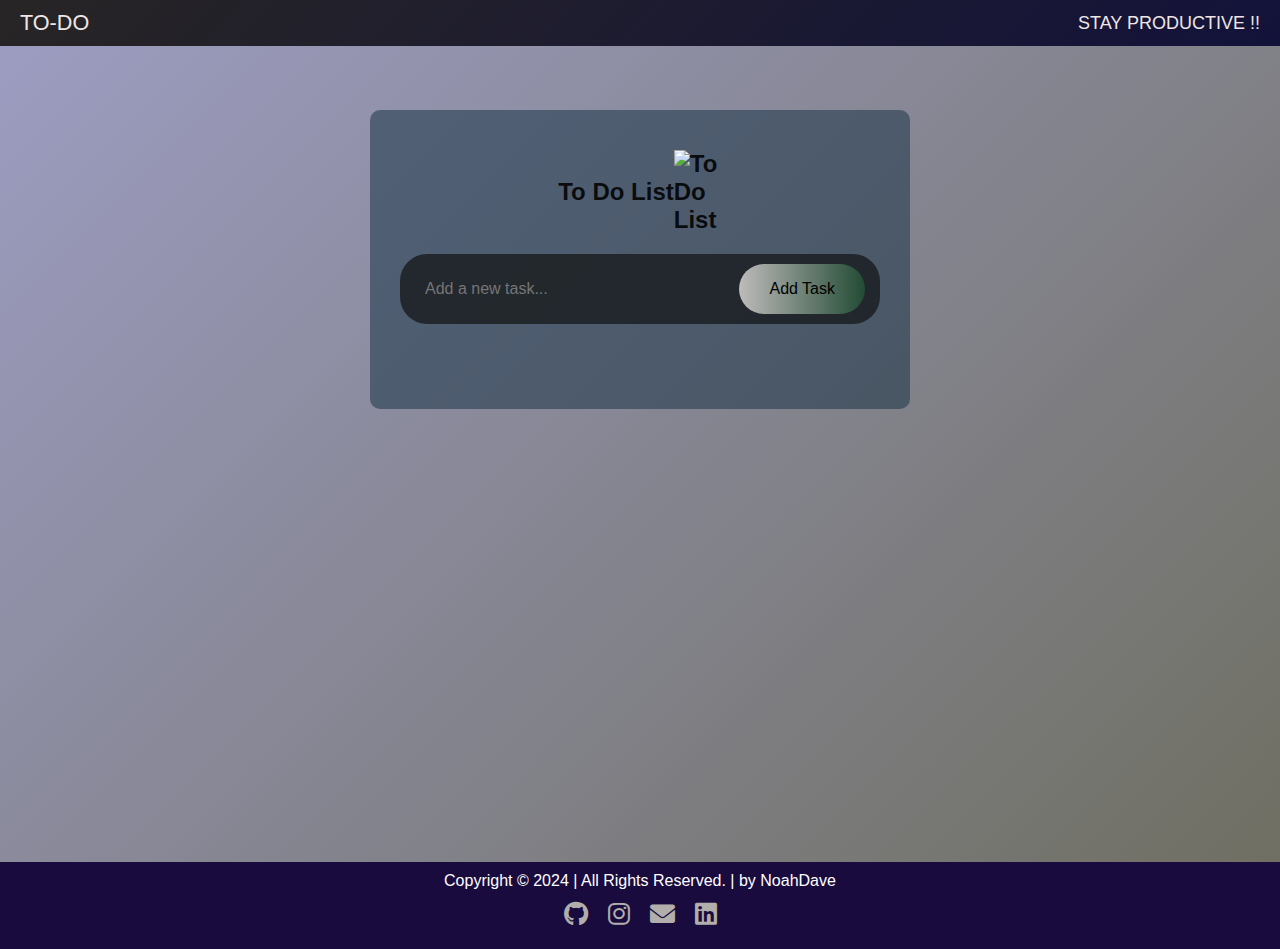
==== Index.html @ 583fe639 "Readme file edit" ====
<!DOCTYPE html>
<html lang="en">
<head>
    <meta charset="UTF-8">
    <meta name="viewport" content="width=device-width, initial-scale=1.0">
    <title>To-Do List</title>
    <link rel="stylesheet" href="/Styles/styles.css">
    <link rel="stylesheet" href="https://cdnjs.cloudflare.com/ajax/libs/font-awesome/6.0.0-beta3/css/all.min.css">
    <link rel="stylesheet" href="https://cdnjs.cloudflare.com/ajax/libs/font-awesome/6.5.1/css/all.min.css" integrity="sha512-DTOQO9RWCH3ppGqcWaEA1BIZOC6xxalwEsw9c2QQeAIftl+Vegovlnee1c9QX4TctnWMn13TZye+giMm8e2LwA==" crossorigin="anonymous" referrerpolicy="no-referrer" />
</head>
<body> 
    <!-- navigation bar -->
    <nav class="navbar">
        <span class="welcome-msg">To-Do</span>
        <span> Stay productive !! </span>
    </nav>
     <!-- main container -->
    <div class="container">
        <div class="app">

            <h2>To Do List<img src="Assets/ToDo-List.jpg" alt="To Do List"></h2>
            <div class="input-container">
                <input type="text" id="task-input" placeholder="Add a new task...">
                <button class="btn" id="add-task-button" onclick="addTask()">Add Task</button>
            </div>

            <ul id="list"></ul>
        </div>
    </div>
    <!-- footer -->
    <footer>
        <p>Copyright &copy; 2024 | All Rights Reserved. | by NoahDave </p>
        <div class="socialicons">
            <a href="https://github.com/DavisNoah02"><i class="fab fa-github"></i></a>
            <a href="https:"><i class="fab fa-instagram"></i></a>
            <a href="mail to:noahdavemunene@gmail.com"><i class="fa fa-envelope"></i></a>
            <a href=" https://www.linkedin.com/in/noah-dave-339111235/"><i class="fab fa-linkedin"></i></a>
        </div> 
    </footer>
    <button id="scrollTop" title="Go to top"><i class="fas fa-chevron-up"></i></button>
    <script src="/To-Do_JS/To-do.js"></script>
</body>
</html>
---- Styles/styles.css ----
/* styles.css */
* {
    margin: 0;
    padding: 0;
    font-family: Arial, Helvetica, sans-serif;
    box-sizing: border-box;
}

body {
    display: flex;
    flex-direction: column;
    min-height: 100vh;
}

.navbar {
    display: flex;
    justify-content: space-between;
    align-items: center;
    font-size: large;
    text-transform: uppercase;
    font-family: Georgia, 'Times New Roman', Times, serif;
    padding: 10px 20px;
    background: linear-gradient(135deg, #272525, #13123a);
    color: rgb(239, 230, 230);
    position: relative;
    width: 100%;
    top: 10;
    left: 10;
    position:fixed;
}

.welcome-msg {
    font-size: larger;
}

.container {
    width: 100;
    min-height: calc(100vh - 38px);
    background: linear-gradient(135deg, #9d9dc3, #6f6f63);
    padding: 10px;
}

.app h2 img {
    max-width: 10%;
}

.app {
    width: 100%;
    max-width: 540px;
    background: #16314486;
    margin: 100px auto 20px;
    padding: 40px 30px 70px;
    border-radius: 10px;
}

.app h2 {
    color: #030405e9;
    display: flex;
    justify-content: center;
    align-items: center;
    margin-bottom: 20px;
}

.input-container {
    display: flex;
    align-items: center;
    justify-content: space-between;
    background:#1f2327e9;
    border-radius: 3dvh;
    padding: 10px 15px;
    margin-bottom: 15px;
}

input {
    flex: 1;
    border: none;
    outline: none;
    background: transparent;
    padding: 10px;
    font-weight: 18px;
    font-size: medium;
    color: rgb(255, 255, 255);
}

.btn {
    border: none;
    outline: none;
    padding: 16px 30px;
    transition: transform 1.2s;
    font-size: 16px;
    cursor: pointer;
    border-radius: 30px;
    background: linear-gradient(to right, #bebbbb, #224b34);
}

.btn:hover, .btn:focus, .btn:active {
    -webkit-transform: scale(1.1);
    transform: scale(1.1);
    transition: 1s;
}

ul li {
    list-style: none;
    font-size: 17px;
    /* user-select: none; */
    cursor: pointer;
    padding: 12px 8px 12px 50px;
    position: relative;
    background:rgb(156, 149, 149);
    margin-bottom: 5px;
    border-radius: 15px;
    display: flex;
    align-items: center;
    color: rgb(19, 14, 14);
    justify-content: space-between;
}

ul li:hover {
    background: rgb(199, 196, 196);
}

ul li::before {
    content: '';
    position: absolute;
    height: 28px;
    width: 28px;
    border-radius: 50%;
    background-image: url(Assets/icons8-unchecked-checkbox-48.png);
    background-size: cover;
    background-position: center;
    top: 12px;
    left: 8px;
}

ul li.checked {
    text-decoration: line-through;
    background: linear-gradient(to right, #60605d, #3a3638);
}

ul li.checked::before {
    background-image: url(Assets/icons8-checked-checkbox-48.png);
}

ul li span {
    position: absolute;
    right: 0;
    top: 5px;
    width: 40px;
    height: 40px;
    font-size: 27px;
    color: #db4141;
    line-height: 40px;
    text-align: center;
}

ul li span:hover {
    background: #2d0b18;
    border-radius: 70%;
}

ul li .edit {
    position: absolute;
    right: 50px;
    top: 5px;
    width: 40px;
    height: 40px;
    font-size: 22px;
    color: #141667;
    line-height: 40px;
    text-align: center;
}

ul li .edit:hover {
    background: #6e69d3;
    border-radius: 50%;
}

footer {
    padding-top: 20px;
    text-align: center;
    margin-top: auto;
    padding: 10px 0;
    background: #190b3e;
    color: white;
}

footer a {
    color: #b1aeab;
    text-decoration: none;
}
.socialicons {
    display: flex;
    justify-content: center;
}
.socialicons a {
    text-decoration: none;
    font-size: 25px;
    padding: 5px;
    margin: 5px;  
}
.socialicons a :hover{
    text-decoration: underline;
}
#scrollTop {
    display: none;
    position: fixed;
    bottom: 20px;
    right: 10px;
    width: 40px;
    height: 46px;
    z-index: 99;
    font-size: 26px;
    border: none;
    outline: none;
    background-color: rgb(101, 79, 79);
    color: rgb(255, 255, 255);
    cursor: pointer;
    border-radius: 30%;
    transition: 1s;
}

#scrollTop:hover {
    background-color: rgb(32, 99, 14);
}

/* Media Queries */
@media (max-width: 768px) {
    .navbar {
        flex-direction: column;
        align-items: flex-start;
        position: relative;
    }

    .app {
        margin: 50px 20px;
        padding: 20px 15px 35px;
    }

    .input-container {
        flex-direction: column;
        align-items: stretch;
    }

    input {
        margin-bottom: 20px;
    }

    .btn:hover, .btn:focus, .btn:active {
        -webkit-transform: scale(0.9);
        transform: scale(0.9);
        transition: 1s;
    }
      ul li {
        flex-direction: row;
        align-items: center;
        padding: 12px 8px;
        justify-content: space-around;
    }

    ul li::before {
        position: static;
        margin-right: 10px;
    }

    ul li span, ul li .edit {
        position: static;
        margin-top: 0;
        font-size: 15px;
        margin-left: 10px;
        justify-content: auto;
    }

    ul li span {
        order: 2;
        font-size:25px ;
    }

    ul li .edit {
        order: 2;
        font-size:20px ;
    }

    footer {
        padding: 10px;
    }

    .socialicons {
        display: block;
        padding: 10px;
    }

    .socialicons a {
        margin: 10px 0;
    }
}

@media (max-width: 480px) {
    .navbar {
        font-size: medium;
    }

    .app {
        margin: 20px 10px;
        padding: 10px 10px 20px;
    }

    .btn {
        padding: 8px 16px;
        font-size: 14px;
        transition: transform 1s;
    }
    ul li {
        font-size: 15px;
        flex-direction: row;
        align-items: center;
        padding: 10px 8px;
        justify-content:space-around;
    }

    ul li::before {
        position: relative;
        margin-right: 10px;
    }

    footer {
        font-size: 14px;
    }

    .socialicons a i {
        font-size: em;
    }
}
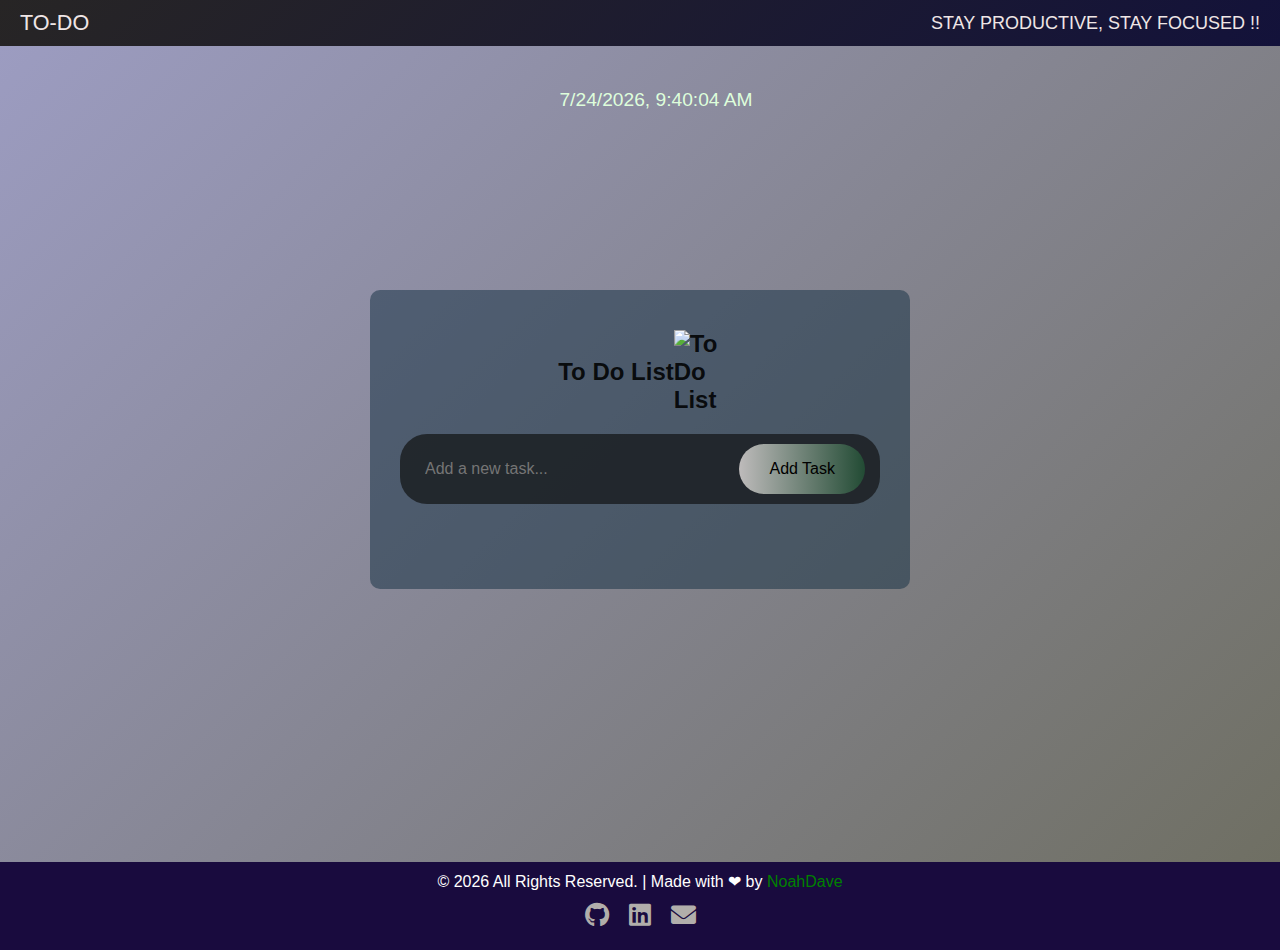
==== commit 27bccdd3: "datetime, localstoarge &footer change" ====
--- a/Index.html
+++ b/Index.html
@@ -7,15 +7,24 @@
     <link rel="stylesheet" href="/Styles/styles.css">
     <link rel="stylesheet" href="https://cdnjs.cloudflare.com/ajax/libs/font-awesome/6.0.0-beta3/css/all.min.css">
     <link rel="stylesheet" href="https://cdnjs.cloudflare.com/ajax/libs/font-awesome/6.5.1/css/all.min.css" integrity="sha512-DTOQO9RWCH3ppGqcWaEA1BIZOC6xxalwEsw9c2QQeAIftl+Vegovlnee1c9QX4TctnWMn13TZye+giMm8e2LwA==" crossorigin="anonymous" referrerpolicy="no-referrer" />
+
+    
 </head>
 <body> 
     <!-- navigation bar -->
     <nav class="navbar">
         <span class="welcome-msg">To-Do</span>
-        <span> Stay productive !! </span>
+        <span> Stay productive, Stay focused !! </span>
     </nav>
+ 
+    
+
      <!-- main container -->
     <div class="container">
+        <div id="datetime">
+            <button class="date-button" title="Current Date and Time"> <span></span> </button>
+            <script src="To-Do_JS/datetme.js"></script>
+        </div>
         <div class="app">
 
             <h2>To Do List<img src="Assets/ToDo-List.jpg" alt="To Do List"></h2>
@@ -27,16 +36,24 @@
             <ul id="list"></ul>
         </div>
     </div>
-    <!-- footer -->
+
+
+   <!-- footer -->
     <footer>
-        <p>Copyright &copy; 2024 | All Rights Reserved. | by NoahDave </p>
+        <p class="copyright">
+            &copy; <span id="current-year"></span> All Rights Reserved. 
+            <span class="footer-links">
+                | Made with &#10084; by 
+                <a href="https://github.com/DavisNoah02" style="color: green;">NoahDave</a> 
+            </span>
+        </p>
         <div class="socialicons">
-            <a href="https://github.com/DavisNoah02"><i class="fab fa-github"></i></a>
-            <a href="https:"><i class="fab fa-instagram"></i></a>
-            <a href="mail to:noahdavemunene@gmail.com"><i class="fa fa-envelope"></i></a>
-            <a href=" https://www.linkedin.com/in/noah-dave-339111235/"><i class="fab fa-linkedin"></i></a>
+            <a href="https://github.com/DavisNoah02" target="_blank" rel="noopener noreferrer"><i class="fab fa-github"></i></a>
+            <a href="https://www.linkedin.com/in/noah-dave-339111235/" target="_blank" rel="noopener noreferrer"><i class="fab fa-linkedin"></i></a>
+            <a href="mailto:noahdavemunene@gmail.com" target="_blank" rel="noopener noreferrer"><i class="fa fa-envelope"></i></a>
         </div> 
     </footer>
+    <!-- scroll to top -->
     <button id="scrollTop" title="Go to top"><i class="fas fa-chevron-up"></i></button>
     <script src="/To-Do_JS/To-do.js"></script>
 </body>
--- a/Styles/styles.css
+++ b/Styles/styles.css
@@ -32,7 +32,31 @@
 .welcome-msg {
     font-size: larger;
 }
-
+#datetime {
+    color: rgb(222, 254, 219) !important;
+    margin: 0 1rem;
+    min-height: 20vh;
+    width: 100%;
+    font-size: 1.2rem;
+    text-align: center;
+    display: flex;
+    justify-content: center;
+    align-items: center;
+    @media (max-width: 768px) {
+        font-size: 1rem;
+    }
+    @media (max-width: 480px) {
+        font-size: 0.9rem;
+    }
+}
+/* #datetime{
+    
+    margin: 0 1rem;
+    padding: 0.5rem ;
+    border: none;
+    border-radius: 50px; 
+    color: greenyellow;
+} */
 .container {
     width: 100;
     min-height: calc(100vh - 38px);
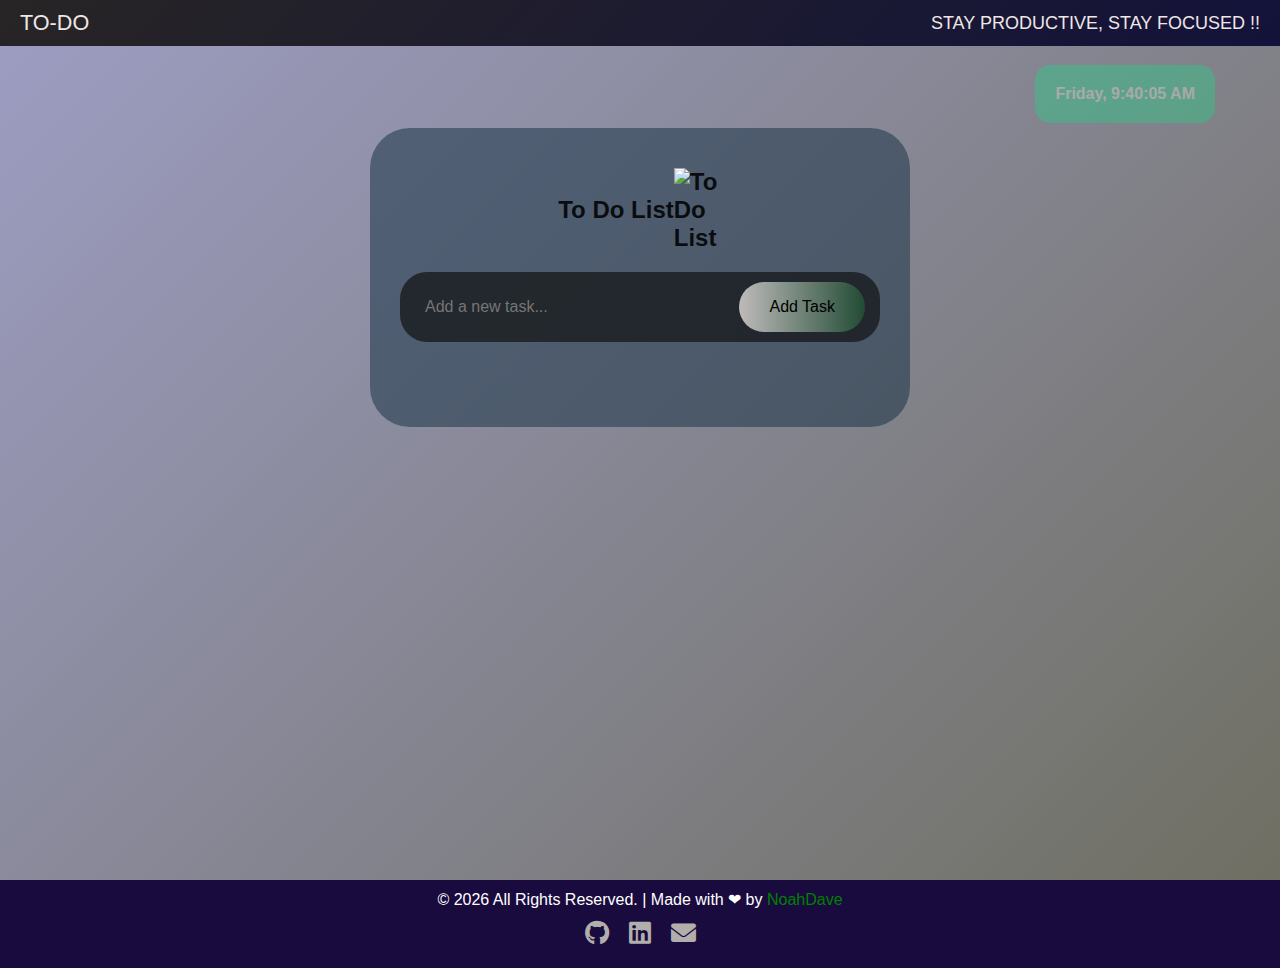
==== commit 253d4043: "Time btn" ====
--- a/Index.html
+++ b/Index.html
@@ -16,15 +16,19 @@
         <span class="welcome-msg">To-Do</span>
         <span> Stay productive, Stay focused !! </span>
     </nav>
- 
+
+  <div>
+    <span id="current-time" data-testid="currentDay"></span>
+    <span id="current-time-utc" data-testid="currentTimeUTC"></span>
+  </div>
     
-
      <!-- main container -->
     <div class="container">
-        <div id="datetime">
+        <!-- <div id="datetime">
             <button class="date-button" title="Current Date and Time"> <span></span> </button>
             <script src="To-Do_JS/datetme.js"></script>
-        </div>
+        </div> -->
+      <script src="To-Do_JS/datetme.js"	></script>
         <div class="app">
 
             <h2>To Do List<img src="Assets/ToDo-List.jpg" alt="To Do List"></h2>
--- a/Styles/styles.css
+++ b/Styles/styles.css
@@ -57,6 +57,41 @@
     border-radius: 50px; 
     color: greenyellow;
 } */
+#current-time {
+    position:fixed;
+    top: 50px; 
+    right: 50px; 
+    background-color: #25cf85;
+    padding: 20px 20px;
+    border-radius: 15px;
+    cursor: pointer;
+    margin: 15px;
+    opacity:calc(40%);
+    z-index: 1000; 
+    transition: all 0.3s ease; 
+}
+#current-time {
+    color: #e2e3d6;
+    font-weight: bold;
+    margin-left: 20px;
+    transition: all .6s;
+}
+#current-time:hover {
+    background-color: #47bc24; 
+    transform: scale(1.1); 
+    opacity:calc(70%);
+}
+
+
+@media (max-width: 768px) {
+    #current-time {
+        top: 10px;
+        right: 10px;
+        padding: 10px 15px;
+        text-align: center; 
+    } 
+
+}
 .container {
     width: 100;
     min-height: calc(100vh - 38px);
@@ -74,7 +109,7 @@
     background: #16314486;
     margin: 100px auto 20px;
     padding: 40px 30px 70px;
-    border-radius: 10px;
+    border-radius: 40px;
 }
 
 .app h2 {
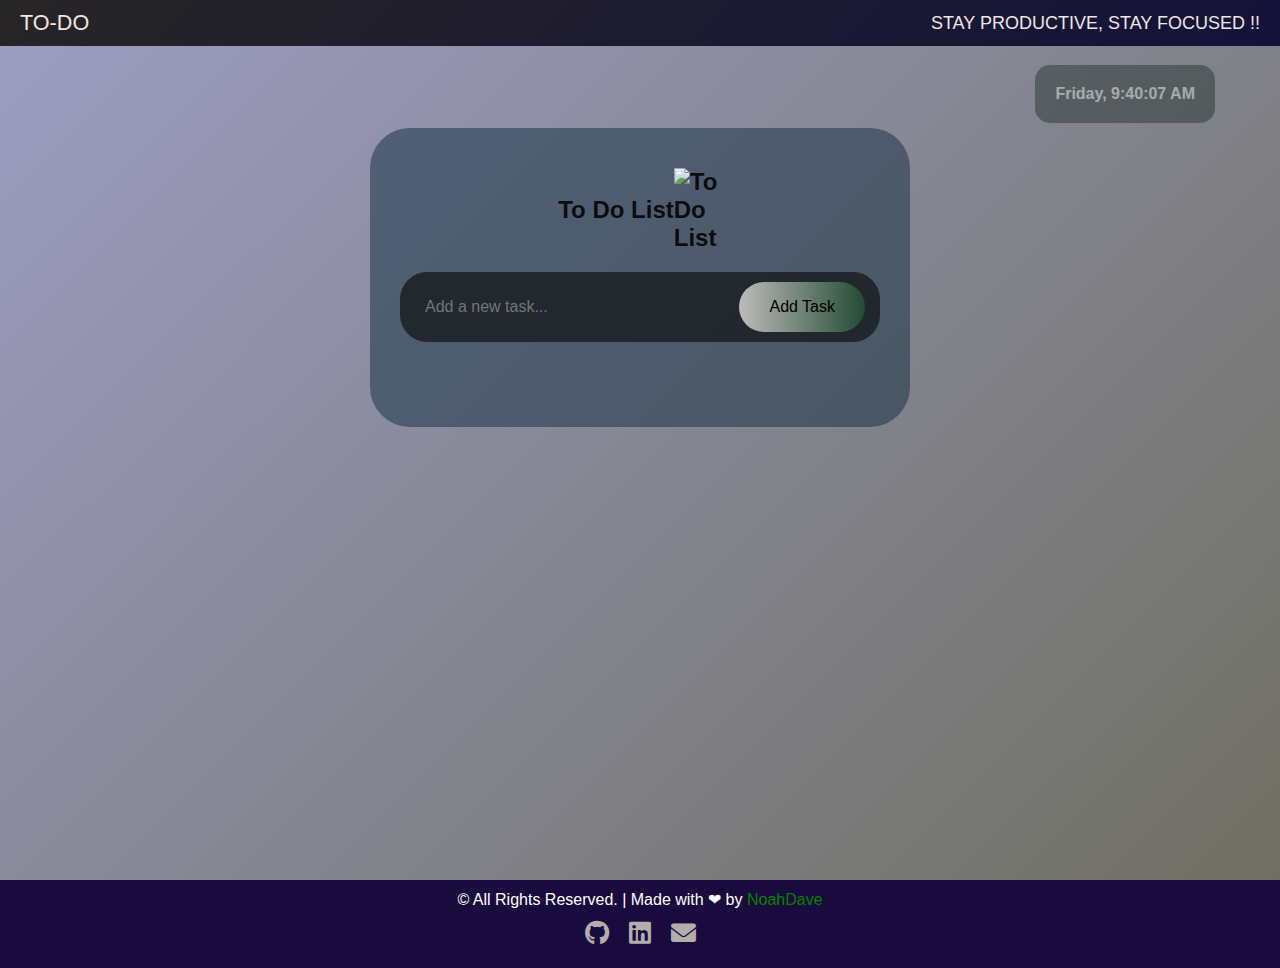
==== commit c7fc0dc6: "LocalStorage issue solved part 1" ====
--- a/Index.html
+++ b/Index.html
@@ -20,6 +20,7 @@
   <div>
     <span id="current-time" data-testid="currentDay"></span>
     <span id="current-time-utc" data-testid="currentTimeUTC"></span>
+    
   </div>
     
      <!-- main container -->
--- a/Styles/styles.css
+++ b/Styles/styles.css
@@ -61,7 +61,7 @@
     position:fixed;
     top: 50px; 
     right: 50px; 
-    background-color: #25cf85;
+    background-color: #11251c;
     padding: 20px 20px;
     border-radius: 15px;
     cursor: pointer;
@@ -77,7 +77,7 @@
     transition: all .6s;
 }
 #current-time:hover {
-    background-color: #47bc24; 
+    background-color: #27216c; 
     transform: scale(1.1); 
     opacity:calc(70%);
 }
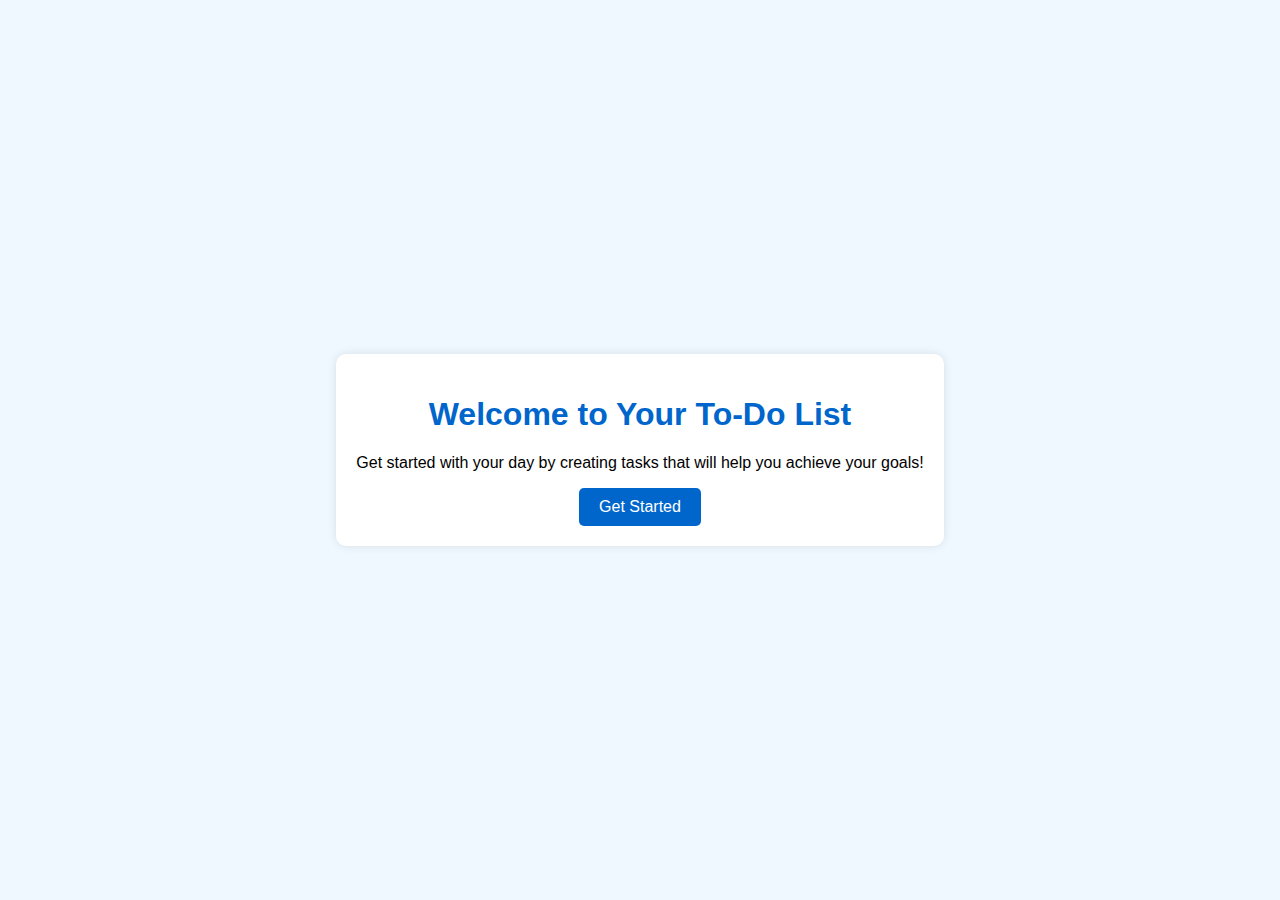
==== commit 073a6b3b: "edits and intro of a Welcome page" ====
--- a/Index.html
+++ b/Index.html
@@ -3,63 +3,53 @@
 <head>
     <meta charset="UTF-8">
     <meta name="viewport" content="width=device-width, initial-scale=1.0">
-    <title>To-Do List</title>
-    <link rel="stylesheet" href="/Styles/styles.css">
-    <link rel="stylesheet" href="https://cdnjs.cloudflare.com/ajax/libs/font-awesome/6.0.0-beta3/css/all.min.css">
-    <link rel="stylesheet" href="https://cdnjs.cloudflare.com/ajax/libs/font-awesome/6.5.1/css/all.min.css" integrity="sha512-DTOQO9RWCH3ppGqcWaEA1BIZOC6xxalwEsw9c2QQeAIftl+Vegovlnee1c9QX4TctnWMn13TZye+giMm8e2LwA==" crossorigin="anonymous" referrerpolicy="no-referrer" />
-
-    
+    <title>Welcome to Your To-Do List</title>
+    <style>
+        body {
+            font-family: Arial, sans-serif;
+            display: flex;
+            justify-content: center;
+            align-items: center;
+            height: 100vh;
+            margin: 0;
+            background-color: #f0f8ff;
+        }
+        .welcome-container {
+            text-align: center;
+            padding: 20px;
+            background-color: white;
+            border-radius: 10px;
+            box-shadow: 0 0 10px rgba(0,0,0,0.1);
+        }
+        h1 {
+            color: #0066cc;
+        }
+        button {
+            background-color: #0066cc;
+            color: white;
+            border: none;
+            padding: 10px 20px;
+            cursor: pointer;
+            font-size: 16px;
+            border-radius: 5px;
+        }
+        button:hover {
+            background-color: #004499;
+        }
+    </style>
 </head>
-<body> 
-    <!-- navigation bar -->
-    <nav class="navbar">
-        <span class="welcome-msg">To-Do</span>
-        <span> Stay productive, Stay focused !! </span>
-    </nav>
-
-  <div>
-    <span id="current-time" data-testid="currentDay"></span>
-    <span id="current-time-utc" data-testid="currentTimeUTC"></span>
-    
-  </div>
-    
-     <!-- main container -->
-    <div class="container">
-        <!-- <div id="datetime">
-            <button class="date-button" title="Current Date and Time"> <span></span> </button>
-            <script src="To-Do_JS/datetme.js"></script>
-        </div> -->
-      <script src="To-Do_JS/datetme.js"	></script>
-        <div class="app">
-
-            <h2>To Do List<img src="Assets/ToDo-List.jpg" alt="To Do List"></h2>
-            <div class="input-container">
-                <input type="text" id="task-input" placeholder="Add a new task...">
-                <button class="btn" id="add-task-button" onclick="addTask()">Add Task</button>
-            </div>
-
-            <ul id="list"></ul>
-        </div>
+<body>
+    <div class="welcome-container">
+        <h1>Welcome to Your To-Do List</h1>
+        <p>Get started with your day by creating tasks that will help you achieve your goals!</p>
+        <button onclick="location.href='todo-list.html'">Get Started</button>
     </div>
 
-
-   <!-- footer -->
-    <footer>
-        <p class="copyright">
-            &copy; <span id="current-year"></span> All Rights Reserved. 
-            <span class="footer-links">
-                | Made with &#10084; by 
-                <a href="https://github.com/DavisNoah02" style="color: green;">NoahDave</a> 
-            </span>
-        </p>
-        <div class="socialicons">
-            <a href="https://github.com/DavisNoah02" target="_blank" rel="noopener noreferrer"><i class="fab fa-github"></i></a>
-            <a href="https://www.linkedin.com/in/noah-dave-339111235/" target="_blank" rel="noopener noreferrer"><i class="fab fa-linkedin"></i></a>
-            <a href="mailto:noahdavemunene@gmail.com" target="_blank" rel="noopener noreferrer"><i class="fa fa-envelope"></i></a>
-        </div> 
-    </footer>
-    <!-- scroll to top -->
-    <button id="scrollTop" title="Go to top"><i class="fas fa-chevron-up"></i></button>
-    <script src="/To-Do_JS/To-do.js"></script>
+    <script>
+        // This script will redirect the user to the To Do list page when the button is clicked
+        document.querySelector('button').addEventListener('click', () => {
+            location.href = 'To-DoList.html';
+        });
+    </script>
 </body>
 </html>
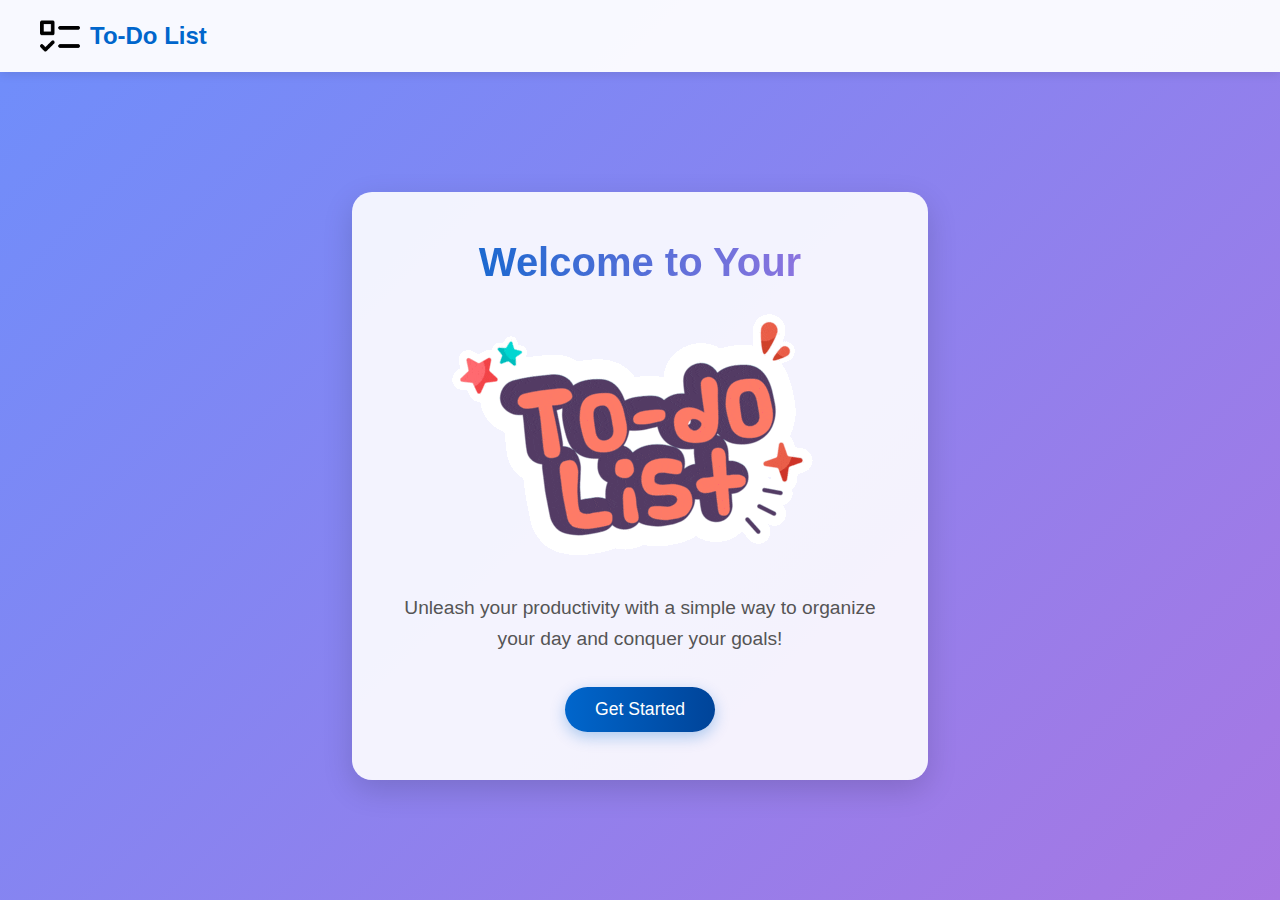
==== commit 17601616: "LocalStorage + Theme + deletetime" ====
--- a/Index.html
+++ b/Index.html
@@ -3,53 +3,149 @@
 <head>
     <meta charset="UTF-8">
     <meta name="viewport" content="width=device-width, initial-scale=1.0">
+    <link rel="shortcut icon" type="image/x-icon" href="/Assets/icons8-checked-checkbox-48.png">
     <title>Welcome to Your To-Do List</title>
     <style>
+        * {
+            margin: 0;
+            padding: 0;
+            box-sizing: border-box;
+        }
+
         body {
-            font-family: Arial, sans-serif;
+            font-family: 'Poppins', sans-serif;
+            min-height: 100vh;
+            background: linear-gradient(135deg, #6e8efb, #a777e3);
             display: flex;
+            flex-direction: column;
+        }
+
+        /* Navigation Bar */
+        nav {
+            background: rgba(255, 255, 255, 0.95);
+            padding: 1rem 2rem;
+            box-shadow: 0 2px 10px rgba(0, 0, 0, 0.1);
+            position: sticky;
+            top: 0;
+            z-index: 1000;
+        }
+
+        .nav-container {
+            max-width: 1200px;
+            margin: 0 auto;
+            display: flex;
+            align-items: center;
+            justify-content: space-between;
+        }
+
+        .logo {
+            display: flex;
+            align-items: center;
+            gap: 10px;
+        }
+
+        .logo img {
+            width: 40px;
+            height: 40px;
+        }
+
+        .logo h2 {
+            color: #0066cc;
+            font-size: 1.5rem;
+            font-weight: 600;
+        }
+
+        /* Welcome Container */
+        .welcome-container {
+            flex-grow: 1;
+            display: flex;
+            flex-direction: column;
             justify-content: center;
             align-items: center;
-            height: 100vh;
-            margin: 0;
-            background-color: #f0f8ff;
+            text-align: center;
+            padding: 2rem;
+            max-width: 600px;
+            margin: 0 auto;
         }
-        .welcome-container {
-            text-align: center;
-            padding: 20px;
-            background-color: white;
-            border-radius: 10px;
-            box-shadow: 0 0 10px rgba(0,0,0,0.1);
+
+        .welcome-card {
+            background: rgba(255, 255, 255, 0.9);
+            padding: 3rem;
+            border-radius: 20px;
+            box-shadow: 0 10px 30px rgba(0, 0, 0, 0.15);
+            transform: translateY(0);
+            transition: transform 0.3s ease;
         }
+
+        .welcome-card:hover {
+            transform: translateY(-10px);
+        }
+
         h1 {
             color: #0066cc;
+            font-size: 2.5rem;
+            margin-bottom: 1rem;
+            background: linear-gradient(to right, #0066cc, #a777e3);
+            -webkit-background-clip: text;
+            background-clip: text;
+            color: transparent;
         }
+
+        p {
+            color: #555;
+            font-size: 1.2rem;
+            margin-bottom: 2rem;
+            line-height: 1.6;
+        }
+
         button {
-            background-color: #0066cc;
+            background: linear-gradient(90deg, #0066cc, #004499);
             color: white;
             border: none;
-            padding: 10px 20px;
+            padding: 12px 30px;
+            font-size: 1.1rem;
+            font-weight: 500;
+            border-radius: 50px;
             cursor: pointer;
-            font-size: 16px;
-            border-radius: 5px;
+            transition: all 0.3s ease;
+            box-shadow: 0 5px 15px rgba(0, 102, 204, 0.3);
         }
+
         button:hover {
-            background-color: #004499;
+            transform: scale(1.05);
+            box-shadow: 0 8px 20px rgba(0, 102, 204, 0.4);
         }
     </style>
 </head>
 <body>
+    <!-- Navigation Bar -->
+    <nav>
+        <div class="nav-container">
+            <div class="logo">
+                <img src="/Assets/checklist.png" alt="To-Do List Logo">
+                <h2>To-Do List</h2>
+            </div>
+        </div>
+    </nav>
+
+    <!-- Welcome Section -->
     <div class="welcome-container">
-        <h1>Welcome to Your To-Do List</h1>
-        <p>Get started with your day by creating tasks that will help you achieve your goals!</p>
-        <button onclick="location.href='todo-list.html'">Get Started</button>
+        <div class="welcome-card">
+            <h1>Welcome to Your    </h1>
+            <img src="/Assets/activeTo-Do.gif" alt="To-Do List Logo">
+            <p>Unleash your productivity with a  simple way to organize your day and conquer your goals!</p>
+            <button onclick="location.href='To-DoList.html'">Get Started</button>
+        </div>
     </div>
 
     <script>
-        // This script will redirect the user to the To Do list page when the button is clicked
-        document.querySelector('button').addEventListener('click', () => {
+    
+        document.querySelector('button').addEventListener('click', (event) => {
+            event.preventDefault();
+            document.querySelector('html').style.scrollBehavior = 'smooth';
             location.href = 'To-DoList.html';
         });
     </script>
+    </script>
 </body>
-</html>
+</html>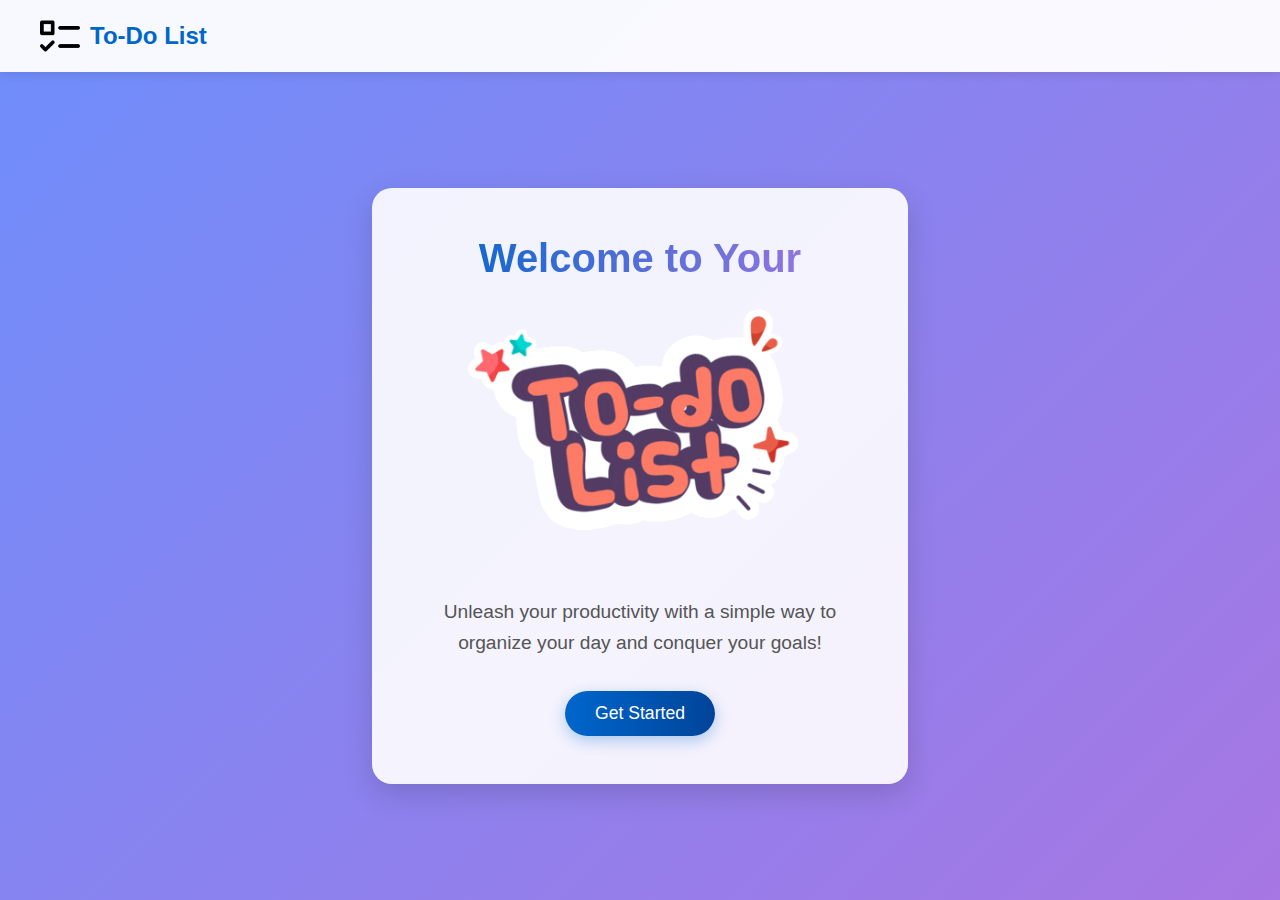
==== commit e8d1e67d: "." ====
--- a/Index.html
+++ b/Index.html
@@ -68,6 +68,13 @@
             margin: 0 auto;
         }
 
+        .welcome-card img {
+            width: 100%;
+            height: auto;
+            margin-bottom: 2rem;
+            -webkit-user-select: none;
+
+        }
         .welcome-card {
             background: rgba(255, 255, 255, 0.9);
             padding: 3rem;
